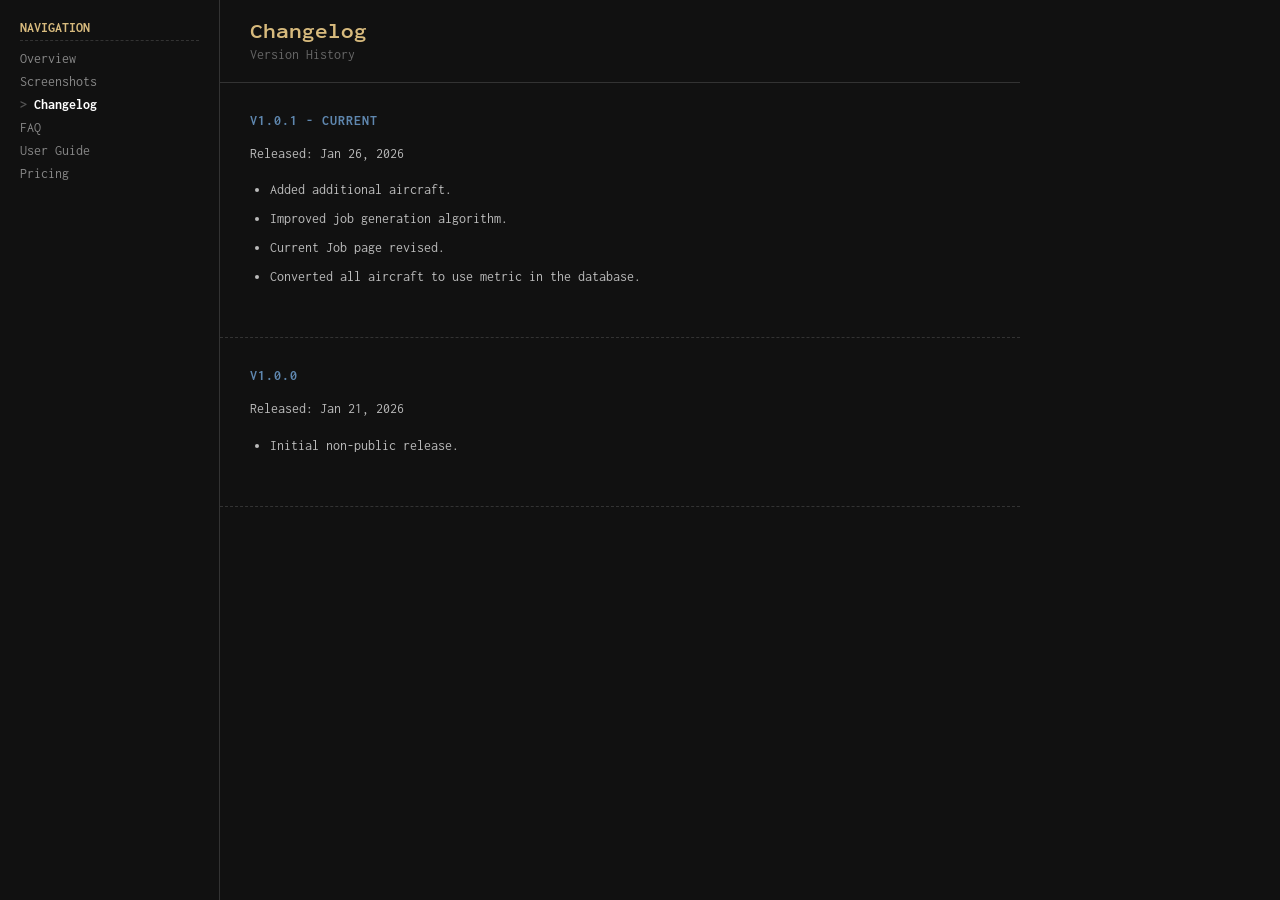
==== changelog.html @ e115f9ac "Initial commit: WhereToNext website Static site for WhereToNext MSFS 2024 career companion app. Incl" ====
<!DOCTYPE html>
<html lang="en">

<head>
    <meta charset="UTF-8">
    <meta name="viewport" content="width=device-width, initial-scale=1.0">
    <title>WhereToNext - Changelog</title>
    <link rel="stylesheet" href="css/style.css">
</head>

<body>
    <button class="mobile-nav-toggle" aria-label="Toggle navigation">
        <span class="bar"></span>
        <span class="bar"></span>
        <span class="bar"></span>
    </button>
    <div class="mobile-overlay"></div>
    <aside class="sidebar">
        <span class="sidebar-title">NAVIGATION</span>
        <ul>
            <li><a href="index.html">Overview</a></li>
            <li><a href="screenshots.html">Screenshots</a></li>
            <li class="active"><a href="changelog.html">Changelog</a></li>
            <li><a href="faq.html">FAQ</a></li>
            <li><a href="guide.html">User Guide</a></li>
            <li><a href="pricing.html">Pricing</a></li>
        </ul>
    </aside>

    <main class="main-content">
        <div class="header-block">
            <h1>Changelog</h1>
            <span style="color: #666;">Version History</span>
        </div>

        <div class="section-block">
            <span class="section-title">v1.0.1 - Current</span>
            <p>Released: Jan 26, 2026</p>
            <ul>
                <li>Added additional aircraft.</li>
                <li>Improved job generation algorithm.</li>
                <li>Current Job page revised.</li>
                <li>Converted all aircraft to use metric in the database.</li>
            </ul>
        </div>

        <div class="section-block">
            <span class="section-title">v1.0.0</span>
            <p>Released: Jan 21, 2026</p>
            <ul>
                <li>Initial non-public release.</li>
            </ul>
        </div>
    </main>

    <script>
        const toggle = document.querySelector('.mobile-nav-toggle');
        const sidebar = document.querySelector('.sidebar');
        const overlay = document.querySelector('.mobile-overlay');

        function toggleMenu() {
            toggle.classList.toggle('active');
            sidebar.classList.toggle('active');
            overlay.classList.toggle('active');
        }

        toggle.addEventListener('click', toggleMenu);
        overlay.addEventListener('click', toggleMenu);
    </script>
</body>

</html>
---- css/style.css ----
@import url('https://fonts.googleapis.com/css2?family=Inconsolata:wdth,wght@50..200,200..900&display=swap');

:root {
    --bg-color: #111111;
    --sidebar-bg: #111111;
    --text-color: #cccccc;
    --accent-gold: #d7ba7d;
    --accent-blue: #5f87af;
    --border-color: #333;
    --terminal-font: 'Inconsolata', monospace;
}

*, *::before, *::after {
    box-sizing: border-box;
}

html {
    scroll-behavior: smooth;
}

body {
    background-color: var(--bg-color);
    color: var(--text-color);
    font-family: var(--terminal-font);
    margin: 0;
    padding: 0;
    display: flex;
    min-height: 100vh;
    font-size: 14px;
}

/* SIDEBAR */
.sidebar {
    width: 220px;
    border-right: 1px solid var(--border-color);
    padding: 20px;
    flex-shrink: 0;
}

.sidebar-title {
    color: var(--accent-gold);
    font-weight: bold;
    margin-bottom: 10px;
    border-bottom: 1px dashed var(--border-color);
    padding-bottom: 5px;
    display: block;
}

.sidebar ul {
    list-style: none;
    padding: 0;
    margin: 0 0 20px 0;
}

.sidebar li {
    margin-bottom: 8px;
}

.sidebar a {
    color: #888;
    text-decoration: none;
    display: block;
}

.sidebar a:hover,
.sidebar a:focus {
    color: #fff;
    outline: none;
}

.sidebar a:focus-visible {
    outline: 1px dashed var(--accent-gold);
    outline-offset: 2px;
}

.sidebar li.active a {
    color: #fff;
    font-weight: bold;
}

.sidebar li.active a:before {
    content: "> ";
    color: #555;
}

/* MAIN CONTENT */
.main-content {
    flex-grow: 1;
    display: flex;
    flex-direction: column;
    max-width: 800px;
}

.header-block {
    padding: 20px 30px;
    border-bottom: 1px solid var(--border-color);
}

h1 {
    color: var(--accent-gold);
    font-size: 1.5em;
    margin: 0 0 5px 0;
    font-weight: bold;
    font-stretch: 125%;
}

h2 {
    color: var(--accent-gold);
    font-size: 1.25em;
    margin: 0 0 5px 0;
    font-weight: bold;
    font-stretch: 125%;
}

h3 {
    color: var(--accent-gold);
    font-size: 1.1em;
    margin: 20px 0 5px 0;
    font-weight: bold;
    font-stretch: 125%;
}

h3:first-child {
    margin-top: 0;
}

.section-block {
    padding: 30px;
    border-bottom: 1px dashed var(--border-color);
}

.section-title {
    color: var(--accent-blue);
    font-weight: bold;
    margin-bottom: 15px;
    display: block;
    text-transform: uppercase;
    letter-spacing: 1px;
}

p {
    line-height: 1.6;
    margin-top: 0;
    color: #bbb;
}

/* ELEMENTS */
.download-link {
    display: block;
    text-decoration: none;
    color: var(--text-color);
    border: 1px solid var(--border-color);
    padding: 10px 15px;
    background-color: #1a1a1a;
    margin-bottom: 10px;
}

.download-link:hover,
.download-link:focus {
    border-color: var(--accent-gold);
    color: #fff;
    outline: none;
}

.download-link:focus-visible {
    box-shadow: 0 0 0 2px var(--accent-gold);
}

.dl-title {
    color: var(--accent-gold);
    font-weight: bold;
    display: block;
}

/* SCREENSHOT GRID */
/* SCREENSHOT LIST */
.screenshot-list {
    display: flex;
    flex-direction: column;
    gap: 60px;
}

.screenshot-item {
    width: 100%;
}

.screenshot-item img {
    width: 100%;
    height: auto;
    border: 1px solid var(--border-color);
    box-shadow: 0 4px 15px rgba(0, 0, 0, 0.5);
}

.screenshot-title {
    color: var(--accent-gold);
    font-size: 1.4em;
    margin-bottom: 15px;
    border-left: 4px solid var(--accent-blue);
    padding-left: 15px;
    display: block;
}

/* FAQ DETAILS */
details {
    margin-bottom: 15px;
    border: 1px solid var(--border-color);
    padding: 10px;
}

summary {
    cursor: pointer;
    color: var(--accent-gold);
    font-weight: bold;
}

summary:focus {
    outline: none;
}

summary:focus-visible {
    outline: 1px dashed var(--accent-gold);
    outline-offset: 2px;
}

details[open] summary {
    margin-bottom: 10px;
}

details p {
    margin: 10px 0 0 0;
    font-size: 0.9em;
}

/* PRICING TABLE */
.price-table {
    width: 100%;
    border-collapse: collapse;
    margin-top: 10px;
}

.price-table th {
    text-align: left;
    color: var(--accent-blue);
    border-bottom: 1px solid var(--border-color);
    padding: 10px;
}

.price-table td {
    border-bottom: 1px dashed #222;
    padding: 10px;
    color: #999;
}

.price-tag {
    color: var(--accent-gold);
    font-weight: bold;
}

/* MOBILE MENU TOGGLE */
.mobile-nav-toggle {
    display: none;
    position: fixed;
    top: 15px;
    left: 15px;
    z-index: 1001;
    background: var(--bg-color);
    border: 1px solid var(--border-color);
    padding: 10px 14px;
    cursor: pointer;
    font-family: var(--terminal-font);
    font-size: 14px;
    color: var(--accent-gold);
}

.mobile-nav-toggle:hover,
.mobile-nav-toggle:focus {
    border-color: var(--accent-gold);
    outline: none;
}

.mobile-nav-toggle:focus-visible {
    box-shadow: 0 0 0 2px var(--accent-gold);
}

.mobile-nav-toggle .bar {
    display: block;
    width: 18px;
    height: 2px;
    background: var(--accent-gold);
    margin: 4px 0;
    transition: 0.3s;
}

.mobile-nav-toggle.active .bar:nth-child(1) {
    transform: rotate(-45deg) translate(-5px, 5px);
}

.mobile-nav-toggle.active .bar:nth-child(2) {
    opacity: 0;
}

.mobile-nav-toggle.active .bar:nth-child(3) {
    transform: rotate(45deg) translate(-5px, -5px);
}

/* MOBILE OVERLAY */
.mobile-overlay {
    display: none;
    position: fixed;
    top: 0;
    left: 0;
    width: 100%;
    height: 100%;
    background: rgba(0, 0, 0, 0.85);
    z-index: 999;
    backdrop-filter: blur(2px);
}

.mobile-overlay.active {
    display: block;
}

/* MOBILE */
@media (max-width: 768px) {
    .mobile-nav-toggle {
        display: block;
    }

    .sidebar {
        position: fixed;
        top: 0;
        left: -280px;
        width: 250px;
        height: 100%;
        z-index: 1000;
        background: var(--bg-color);
        transition: left 0.3s ease;
        padding-top: 80px;
        overflow-y: auto;
        border-right: 1px solid var(--accent-gold);
        box-shadow: 4px 0 15px rgba(0, 0, 0, 0.5);
    }

    .sidebar.active {
        left: 0;
    }

    .sidebar li {
        margin-bottom: 12px;
    }

    .sidebar a {
        padding: 8px 0;
        font-size: 16px;
    }

    .main-content {
        max-width: 100%;
        padding-top: 60px;
    }

    /* Dim content when menu is open */
    .mobile-overlay.active ~ .main-content {
        opacity: 0.3;
    }

    .header-block {
        padding: 15px 20px;
    }

    .section-block {
        padding: 20px;
    }

    h1 {
        font-size: 1.3em;
    }

    body {
        font-size: 15px;
    }

    /* Better touch targets */
    .download-link {
        padding: 15px 20px;
    }

    details {
        padding: 15px;
    }

    summary {
        padding: 5px 0;
    }

    /* Responsive tables */
    .price-table {
        font-size: 0.9em;
    }

    .price-table th,
    .price-table td {
        padding: 8px 5px;
    }

    /* Screenshot improvements */
    .screenshot-list {
        gap: 40px;
    }

    .screenshot-title {
        font-size: 1.1em;
    }

    /* Lightbox mobile */
    .lightbox-content {
        width: 95%;
    }

    .close {
        top: 10px;
        right: 20px;
        font-size: 30px;
    }

    #caption {
        font-size: 1em;
    }
}

/* CONTENT LISTS */
.main-content ul:not(.sidebar ul) {
    padding-left: 20px;
    margin: 10px 0 20px 0;
}

.main-content li {
    margin-bottom: 8px;
    line-height: 1.5;
    color: #bbb;
}

/* LIGHTBOX */
.lightbox {
    display: none;
    /* Hidden by default */
    position: fixed;
    /* Stay in place */
    z-index: 1100;
    /* Sit on top of everything */
    padding-top: 50px;
    /* Location of the box */
    left: 0;
    top: 0;
    width: 100%;
    /* Full width */
    height: 100%;
    /* Full height */
    overflow: auto;
    /* Enable scroll if needed */
    background-color: rgb(0, 0, 0);
    /* Fallback color */
    background-color: rgba(0, 0, 0, 0.9);
    /* Black w/ opacity */
    backdrop-filter: blur(5px);
}

.lightbox-content {
    margin: auto;
    display: block;
    width: 80%;
    max-width: 1200px;
    max-height: 85vh;
    object-fit: contain;
    border: 2px solid var(--accent-gold);
    box-shadow: 0 0 20px rgba(215, 186, 125, 0.2);
    animation-name: zoom;
    animation-duration: 0.3s;
    /* Crop 8px from edges to remove window border */
    clip-path: inset(4px);
}

@keyframes zoom {
    from {
        transform: scale(0)
    }

    to {
        transform: scale(1)
    }
}

#caption {
    margin: auto;
    display: block;
    width: 80%;
    max-width: 700px;
    text-align: center;
    color: #ccc;
    padding: 10px 0;
    height: 150px;
    font-size: 1.2em;
    font-weight: bold;
    color: var(--accent-gold);
}

.close {
    position: absolute;
    top: 15px;
    right: 35px;
    color: #f1f1f1;
    font-size: 40px;
    font-weight: bold;
    transition: 0.3s;
    cursor: pointer;
    z-index: 1101;
}

.close:hover,
.close:focus {
    color: var(--accent-gold);
    text-decoration: none;
    cursor: pointer;
}

/* Add cursor pointer to images to indicate clickability */
.screenshot-item img {
    cursor: pointer;
    transition: transform 0.2s;
    /* Crop 8px from edges to remove window border */
    clip-path: inset(8px);
}

.screenshot-item img:hover {
    transform: scale(1.01);
    box-shadow: 0 0 15px rgba(215, 186, 125, 0.3);
}
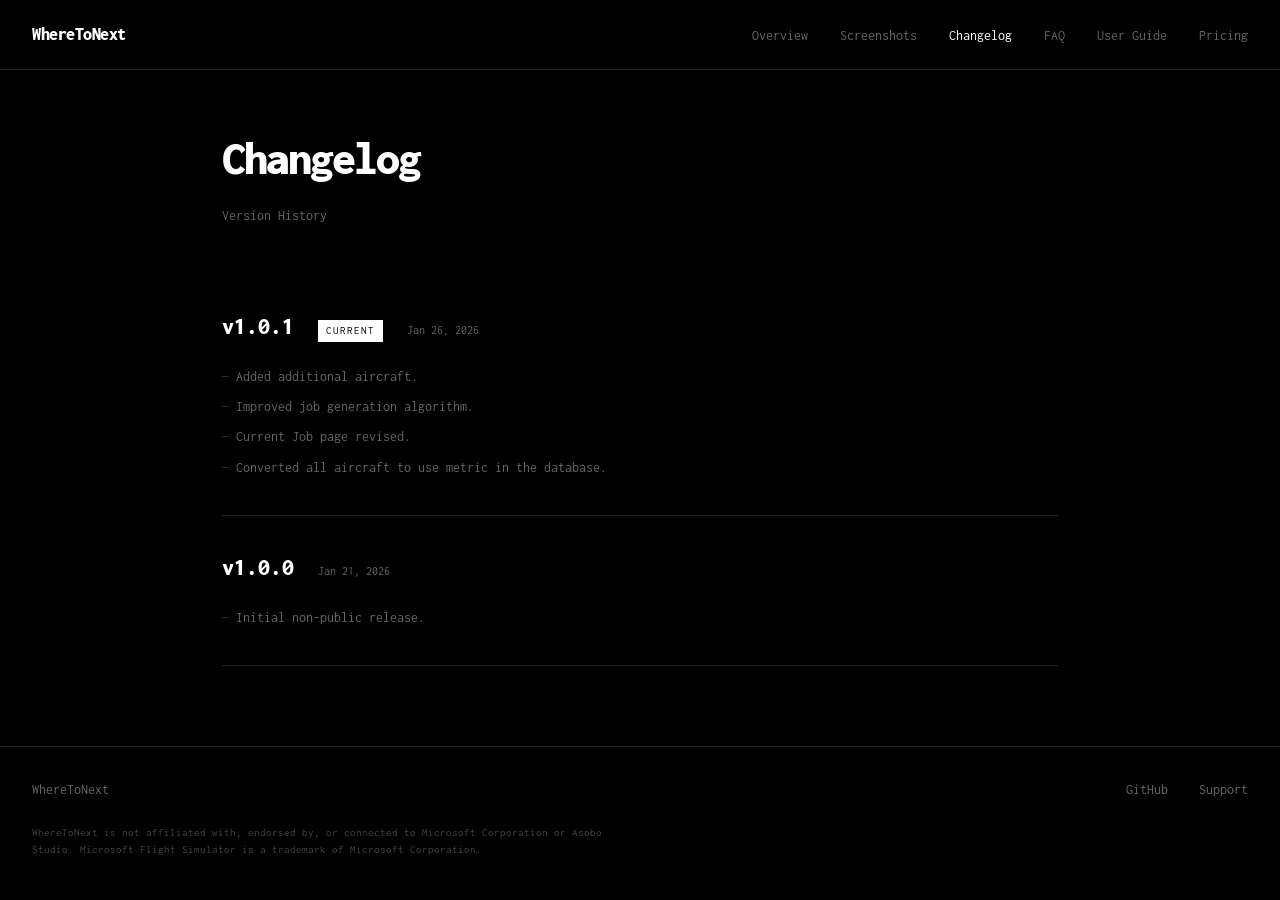
==== commit ce05ca19: "redesign" ====
--- a/changelog.html
+++ b/changelog.html
@@ -1,42 +1,38 @@
 <!DOCTYPE html>
 <html lang="en">
-
 <head>
     <meta charset="UTF-8">
     <meta name="viewport" content="width=device-width, initial-scale=1.0">
-    <title>WhereToNext - Changelog</title>
+    <title>Changelog — WhereToNext</title>
     <link rel="stylesheet" href="css/style.css">
 </head>
-
 <body>
-    <button class="mobile-nav-toggle" aria-label="Toggle navigation">
-        <span class="bar"></span>
-        <span class="bar"></span>
-        <span class="bar"></span>
-    </button>
-    <div class="mobile-overlay"></div>
-    <aside class="sidebar">
-        <span class="sidebar-title">NAVIGATION</span>
-        <ul>
+    <nav>
+        <a href="index.html" class="logo">WhereToNext</a>
+        <button class="menu-btn">Menu</button>
+        <ul class="nav-links">
             <li><a href="index.html">Overview</a></li>
             <li><a href="screenshots.html">Screenshots</a></li>
-            <li class="active"><a href="changelog.html">Changelog</a></li>
+            <li><a href="changelog.html" class="active">Changelog</a></li>
             <li><a href="faq.html">FAQ</a></li>
             <li><a href="guide.html">User Guide</a></li>
             <li><a href="pricing.html">Pricing</a></li>
         </ul>
-    </aside>
+    </nav>
 
-    <main class="main-content">
-        <div class="header-block">
+    <main>
+        <div class="page-head">
             <h1>Changelog</h1>
-            <span style="color: #666;">Version History</span>
+            <p>Version History</p>
         </div>
 
-        <div class="section-block">
-            <span class="section-title">v1.0.1 - Current</span>
-            <p>Released: Jan 26, 2026</p>
-            <ul>
+        <div class="timeline-item">
+            <div class="timeline-head">
+                <span class="timeline-ver">v1.0.1</span>
+                <span class="timeline-tag">Current</span>
+                <span class="timeline-date">Jan 26, 2026</span>
+            </div>
+            <ul class="timeline-list">
                 <li>Added additional aircraft.</li>
                 <li>Improved job generation algorithm.</li>
                 <li>Current Job page revised.</li>
@@ -44,29 +40,33 @@
             </ul>
         </div>
 
-        <div class="section-block">
-            <span class="section-title">v1.0.0</span>
-            <p>Released: Jan 21, 2026</p>
-            <ul>
+        <div class="timeline-item">
+            <div class="timeline-head">
+                <span class="timeline-ver">v1.0.0</span>
+                <span class="timeline-date">Jan 21, 2026</span>
+            </div>
+            <ul class="timeline-list">
                 <li>Initial non-public release.</li>
             </ul>
         </div>
     </main>
 
+    <footer>
+        <div class="footer-top">
+            <span>WhereToNext</span>
+            <div>
+                <a href="https://github.com/asherbythesea/WhereToNext_Release" target="_blank">GitHub</a>
+                <a href="https://buymeacoffee.com/asher_bythesea" target="_blank">Support</a>
+            </div>
+        </div>
+        <p class="disclaimer">WhereToNext is not affiliated with, endorsed by, or connected to Microsoft Corporation or Asobo Studio. Microsoft Flight Simulator is a trademark of Microsoft Corporation.</p>
+    </footer>
+
     <script>
-        const toggle = document.querySelector('.mobile-nav-toggle');
-        const sidebar = document.querySelector('.sidebar');
-        const overlay = document.querySelector('.mobile-overlay');
-
-        function toggleMenu() {
-            toggle.classList.toggle('active');
-            sidebar.classList.toggle('active');
-            overlay.classList.toggle('active');
-        }
-
-        toggle.addEventListener('click', toggleMenu);
-        overlay.addEventListener('click', toggleMenu);
+        document.querySelector('.menu-btn').addEventListener('click', function() {
+            document.querySelector('.nav-links').classList.toggle('active');
+            this.textContent = this.textContent === 'Menu' ? 'Close' : 'Menu';
+        });
     </script>
 </body>
-
-</html>+</html>
--- a/css/style.css
+++ b/css/style.css
@@ -1,537 +1,631 @@
-@import url('https://fonts.googleapis.com/css2?family=Inconsolata:wdth,wght@50..200,200..900&display=swap');
-
-:root {
-    --bg-color: #111111;
-    --sidebar-bg: #111111;
-    --text-color: #cccccc;
-    --accent-gold: #d7ba7d;
-    --accent-blue: #5f87af;
-    --border-color: #333;
-    --terminal-font: 'Inconsolata', monospace;
-}
-
-*, *::before, *::after {
+@import url('https://fonts.googleapis.com/css2?family=Inconsolata:wght@400;700;900&display=swap');
+
+* {
     box-sizing: border-box;
-}
-
-html {
-    scroll-behavior: smooth;
-}
-
-body {
-    background-color: var(--bg-color);
-    color: var(--text-color);
-    font-family: var(--terminal-font);
     margin: 0;
     padding: 0;
-    display: flex;
-    min-height: 100vh;
-    font-size: 14px;
-}
-
-/* SIDEBAR */
-.sidebar {
-    width: 220px;
-    border-right: 1px solid var(--border-color);
-    padding: 20px;
-    flex-shrink: 0;
-}
-
-.sidebar-title {
-    color: var(--accent-gold);
-    font-weight: bold;
-    margin-bottom: 10px;
-    border-bottom: 1px dashed var(--border-color);
-    padding-bottom: 5px;
-    display: block;
-}
-
-.sidebar ul {
-    list-style: none;
-    padding: 0;
-    margin: 0 0 20px 0;
-}
-
-.sidebar li {
-    margin-bottom: 8px;
-}
-
-.sidebar a {
-    color: #888;
-    text-decoration: none;
-    display: block;
-}
-
-.sidebar a:hover,
-.sidebar a:focus {
-    color: #fff;
-    outline: none;
-}
-
-.sidebar a:focus-visible {
-    outline: 1px dashed var(--accent-gold);
-    outline-offset: 2px;
-}
-
-.sidebar li.active a {
-    color: #fff;
-    font-weight: bold;
-}
-
-.sidebar li.active a:before {
-    content: "> ";
-    color: #555;
-}
-
-/* MAIN CONTENT */
-.main-content {
-    flex-grow: 1;
-    display: flex;
-    flex-direction: column;
-    max-width: 800px;
-}
-
-.header-block {
-    padding: 20px 30px;
-    border-bottom: 1px solid var(--border-color);
-}
-
-h1 {
-    color: var(--accent-gold);
-    font-size: 1.5em;
-    margin: 0 0 5px 0;
-    font-weight: bold;
-    font-stretch: 125%;
-}
-
-h2 {
-    color: var(--accent-gold);
-    font-size: 1.25em;
-    margin: 0 0 5px 0;
-    font-weight: bold;
-    font-stretch: 125%;
-}
-
-h3 {
-    color: var(--accent-gold);
-    font-size: 1.1em;
-    margin: 20px 0 5px 0;
-    font-weight: bold;
-    font-stretch: 125%;
-}
-
-h3:first-child {
-    margin-top: 0;
-}
-
-.section-block {
-    padding: 30px;
-    border-bottom: 1px dashed var(--border-color);
-}
-
-.section-title {
-    color: var(--accent-blue);
-    font-weight: bold;
-    margin-bottom: 15px;
-    display: block;
-    text-transform: uppercase;
-    letter-spacing: 1px;
-}
-
-p {
+}
+
+body {
+    font-family: 'Inconsolata', monospace;
+    background: #000;
+    color: #fff;
+    font-size: 16px;
     line-height: 1.6;
-    margin-top: 0;
-    color: #bbb;
-}
-
-/* ELEMENTS */
-.download-link {
-    display: block;
-    text-decoration: none;
-    color: var(--text-color);
-    border: 1px solid var(--border-color);
-    padding: 10px 15px;
-    background-color: #1a1a1a;
-    margin-bottom: 10px;
-}
-
-.download-link:hover,
-.download-link:focus {
-    border-color: var(--accent-gold);
-    color: #fff;
-    outline: none;
-}
-
-.download-link:focus-visible {
-    box-shadow: 0 0 0 2px var(--accent-gold);
-}
-
-.dl-title {
-    color: var(--accent-gold);
-    font-weight: bold;
-    display: block;
-}
-
-/* SCREENSHOT GRID */
-/* SCREENSHOT LIST */
-.screenshot-list {
-    display: flex;
-    flex-direction: column;
-    gap: 60px;
-}
-
-.screenshot-item {
-    width: 100%;
-}
-
-.screenshot-item img {
-    width: 100%;
-    height: auto;
-    border: 1px solid var(--border-color);
-    box-shadow: 0 4px 15px rgba(0, 0, 0, 0.5);
-}
-
-.screenshot-title {
-    color: var(--accent-gold);
-    font-size: 1.4em;
-    margin-bottom: 15px;
-    border-left: 4px solid var(--accent-blue);
-    padding-left: 15px;
-    display: block;
-}
-
-/* FAQ DETAILS */
-details {
-    margin-bottom: 15px;
-    border: 1px solid var(--border-color);
-    padding: 10px;
-}
-
-summary {
-    cursor: pointer;
-    color: var(--accent-gold);
-    font-weight: bold;
-}
-
-summary:focus {
-    outline: none;
-}
-
-summary:focus-visible {
-    outline: 1px dashed var(--accent-gold);
-    outline-offset: 2px;
-}
-
-details[open] summary {
-    margin-bottom: 10px;
-}
-
-details p {
-    margin: 10px 0 0 0;
-    font-size: 0.9em;
-}
-
-/* PRICING TABLE */
-.price-table {
-    width: 100%;
-    border-collapse: collapse;
-    margin-top: 10px;
-}
-
-.price-table th {
-    text-align: left;
-    color: var(--accent-blue);
-    border-bottom: 1px solid var(--border-color);
-    padding: 10px;
-}
-
-.price-table td {
-    border-bottom: 1px dashed #222;
-    padding: 10px;
-    color: #999;
-}
-
-.price-tag {
-    color: var(--accent-gold);
-    font-weight: bold;
-}
-
-/* MOBILE MENU TOGGLE */
-.mobile-nav-toggle {
-    display: none;
-    position: fixed;
-    top: 15px;
-    left: 15px;
-    z-index: 1001;
-    background: var(--bg-color);
-    border: 1px solid var(--border-color);
-    padding: 10px 14px;
-    cursor: pointer;
-    font-family: var(--terminal-font);
-    font-size: 14px;
-    color: var(--accent-gold);
-}
-
-.mobile-nav-toggle:hover,
-.mobile-nav-toggle:focus {
-    border-color: var(--accent-gold);
-    outline: none;
-}
-
-.mobile-nav-toggle:focus-visible {
-    box-shadow: 0 0 0 2px var(--accent-gold);
-}
-
-.mobile-nav-toggle .bar {
-    display: block;
-    width: 18px;
-    height: 2px;
-    background: var(--accent-gold);
-    margin: 4px 0;
-    transition: 0.3s;
-}
-
-.mobile-nav-toggle.active .bar:nth-child(1) {
-    transform: rotate(-45deg) translate(-5px, 5px);
-}
-
-.mobile-nav-toggle.active .bar:nth-child(2) {
-    opacity: 0;
-}
-
-.mobile-nav-toggle.active .bar:nth-child(3) {
-    transform: rotate(45deg) translate(-5px, -5px);
-}
-
-/* MOBILE OVERLAY */
-.mobile-overlay {
-    display: none;
+}
+
+a {
+    color: inherit;
+}
+
+::selection {
+    background: #fff;
+    color: #000;
+}
+
+/* Nav */
+nav {
     position: fixed;
     top: 0;
     left: 0;
+    right: 0;
+    z-index: 100;
+    display: flex;
+    justify-content: space-between;
+    align-items: center;
+    padding: 20px 32px;
+    background: #000;
+    border-bottom: 1px solid #222;
+}
+
+.logo {
+    font-weight: 900;
+    font-size: 18px;
+    text-decoration: none;
+    letter-spacing: -0.5px;
+}
+
+.nav-links {
+    display: flex;
+    gap: 32px;
+    list-style: none;
+}
+
+.nav-links a {
+    text-decoration: none;
+    color: #666;
+    font-size: 14px;
+    transition: color 0.1s;
+}
+
+.nav-links a:hover,
+.nav-links a.active {
+    color: #fff;
+}
+
+.menu-btn {
+    display: none;
+    background: none;
+    border: none;
+    color: #fff;
+    font-family: inherit;
+    font-size: 14px;
+    cursor: pointer;
+}
+
+/* Layout */
+main {
+    max-width: 900px;
+    margin: 0 auto;
+    padding: 120px 32px 80px;
+}
+
+/* Hero */
+.hero {
+    padding: 140px 32px 100px;
+    max-width: 900px;
+    margin: 0 auto;
+}
+
+.hero-label {
+    color: #666;
+    font-size: 12px;
+    text-transform: uppercase;
+    letter-spacing: 2px;
+    margin-bottom: 24px;
+}
+
+.hero h1 {
+    font-size: clamp(48px, 10vw, 96px);
+    font-weight: 900;
+    line-height: 0.95;
+    letter-spacing: -3px;
+    margin-bottom: 32px;
+}
+
+.hero-sub {
+    font-size: 18px;
+    color: #888;
+    max-width: 500px;
+    margin-bottom: 48px;
+}
+
+.hero-links {
+    display: flex;
+    gap: 32px;
+    flex-wrap: wrap;
+}
+
+.hero-links a {
+    font-size: 14px;
+    text-decoration: none;
+    border-bottom: 1px solid #fff;
+    padding-bottom: 2px;
+    transition: border-color 0.1s;
+}
+
+.hero-links a:hover {
+    border-color: #666;
+}
+
+/* Section */
+.section {
+    margin-bottom: 80px;
+}
+
+.section-label {
+    color: #666;
+    font-size: 11px;
+    text-transform: uppercase;
+    letter-spacing: 2px;
+    margin-bottom: 32px;
+    display: block;
+}
+
+h2 {
+    font-size: 32px;
+    font-weight: 900;
+    letter-spacing: -1px;
+    margin-bottom: 24px;
+}
+
+p {
+    color: #999;
+    max-width: 600px;
+}
+
+/* Grid */
+.grid {
+    display: grid;
+    grid-template-columns: repeat(2, 1fr);
+    gap: 1px;
+    background: #222;
+    border: 1px solid #222;
+}
+
+.grid-item {
+    background: #000;
+    padding: 32px;
+}
+
+.grid-item h3 {
+    font-size: 14px;
+    font-weight: 700;
+    margin-bottom: 12px;
+    text-transform: uppercase;
+    letter-spacing: 1px;
+}
+
+.grid-item p {
+    font-size: 14px;
+    color: #666;
+    line-height: 1.5;
+}
+
+/* Gallery */
+.gallery {
+    display: grid;
+    grid-template-columns: repeat(2, 1fr);
+    gap: 1px;
+    background: #222;
+    border: 1px solid #222;
+}
+
+.gallery-item {
+    position: relative;
+    cursor: pointer;
+    overflow: hidden;
+    background: #000;
+}
+
+.gallery-item img {
     width: 100%;
-    height: 100%;
-    background: rgba(0, 0, 0, 0.85);
-    z-index: 999;
-    backdrop-filter: blur(2px);
-}
-
-.mobile-overlay.active {
     display: block;
-}
-
-/* MOBILE */
-@media (max-width: 768px) {
-    .mobile-nav-toggle {
-        display: block;
-    }
-
-    .sidebar {
-        position: fixed;
-        top: 0;
-        left: -280px;
-        width: 250px;
-        height: 100%;
-        z-index: 1000;
-        background: var(--bg-color);
-        transition: left 0.3s ease;
-        padding-top: 80px;
-        overflow-y: auto;
-        border-right: 1px solid var(--accent-gold);
-        box-shadow: 4px 0 15px rgba(0, 0, 0, 0.5);
-    }
-
-    .sidebar.active {
-        left: 0;
-    }
-
-    .sidebar li {
-        margin-bottom: 12px;
-    }
-
-    .sidebar a {
-        padding: 8px 0;
-        font-size: 16px;
-    }
-
-    .main-content {
-        max-width: 100%;
-        padding-top: 60px;
-    }
-
-    /* Dim content when menu is open */
-    .mobile-overlay.active ~ .main-content {
-        opacity: 0.3;
-    }
-
-    .header-block {
-        padding: 15px 20px;
-    }
-
-    .section-block {
-        padding: 20px;
-    }
-
-    h1 {
-        font-size: 1.3em;
-    }
-
-    body {
-        font-size: 15px;
-    }
-
-    /* Better touch targets */
-    .download-link {
-        padding: 15px 20px;
-    }
-
-    details {
-        padding: 15px;
-    }
-
-    summary {
-        padding: 5px 0;
-    }
-
-    /* Responsive tables */
-    .price-table {
-        font-size: 0.9em;
-    }
-
-    .price-table th,
-    .price-table td {
-        padding: 8px 5px;
-    }
-
-    /* Screenshot improvements */
-    .screenshot-list {
-        gap: 40px;
-    }
-
-    .screenshot-title {
-        font-size: 1.1em;
-    }
-
-    /* Lightbox mobile */
-    .lightbox-content {
-        width: 95%;
-    }
-
-    .close {
-        top: 10px;
-        right: 20px;
-        font-size: 30px;
-    }
-
-    #caption {
-        font-size: 1em;
-    }
-}
-
-/* CONTENT LISTS */
-.main-content ul:not(.sidebar ul) {
-    padding-left: 20px;
-    margin: 10px 0 20px 0;
-}
-
-.main-content li {
-    margin-bottom: 8px;
-    line-height: 1.5;
-    color: #bbb;
-}
-
-/* LIGHTBOX */
+    transition: opacity 0.2s;
+}
+
+.gallery-item:hover img {
+    opacity: 0.7;
+}
+
+.gallery-item span {
+    position: absolute;
+    bottom: 16px;
+    left: 16px;
+    font-size: 12px;
+    text-transform: uppercase;
+    letter-spacing: 1px;
+}
+
+/* Lightbox */
 .lightbox {
     display: none;
-    /* Hidden by default */
     position: fixed;
-    /* Stay in place */
-    z-index: 1100;
-    /* Sit on top of everything */
-    padding-top: 50px;
-    /* Location of the box */
-    left: 0;
-    top: 0;
+    inset: 0;
+    background: #000;
+    z-index: 200;
+    align-items: center;
+    justify-content: center;
+}
+
+.lightbox.active {
+    display: flex;
+}
+
+.lightbox img {
+    max-width: 90%;
+    max-height: 90vh;
+}
+
+.lightbox-close {
+    position: absolute;
+    top: 24px;
+    right: 32px;
+    background: none;
+    border: none;
+    color: #fff;
+    font-family: inherit;
+    font-size: 14px;
+    cursor: pointer;
+}
+
+/* Timeline */
+.timeline-item {
+    padding: 32px 0;
+    border-bottom: 1px solid #222;
+}
+
+.timeline-item:first-child {
+    border-top: 1px solid #222;
+}
+
+.timeline-head {
+    display: flex;
+    gap: 24px;
+    align-items: baseline;
+    margin-bottom: 16px;
+}
+
+.timeline-ver {
+    font-size: 24px;
+    font-weight: 900;
+}
+
+.timeline-date {
+    font-size: 12px;
+    color: #666;
+}
+
+.timeline-tag {
+    font-size: 11px;
+    color: #000;
+    background: #fff;
+    padding: 2px 8px;
+    text-transform: uppercase;
+    letter-spacing: 1px;
+}
+
+.timeline-list {
+    list-style: none;
+    color: #666;
+    font-size: 14px;
+}
+
+.timeline-list li {
+    padding: 4px 0;
+}
+
+.timeline-list li::before {
+    content: "— ";
+    color: #333;
+}
+
+/* FAQ */
+.faq-item {
+    border-bottom: 1px solid #222;
+}
+
+.faq-item:first-child {
+    border-top: 1px solid #222;
+}
+
+.faq-q {
     width: 100%;
-    /* Full width */
-    height: 100%;
-    /* Full height */
-    overflow: auto;
-    /* Enable scroll if needed */
-    background-color: rgb(0, 0, 0);
-    /* Fallback color */
-    background-color: rgba(0, 0, 0, 0.9);
-    /* Black w/ opacity */
-    backdrop-filter: blur(5px);
-}
-
-.lightbox-content {
-    margin: auto;
-    display: block;
-    width: 80%;
-    max-width: 1200px;
-    max-height: 85vh;
-    object-fit: contain;
-    border: 2px solid var(--accent-gold);
-    box-shadow: 0 0 20px rgba(215, 186, 125, 0.2);
-    animation-name: zoom;
-    animation-duration: 0.3s;
-    /* Crop 8px from edges to remove window border */
-    clip-path: inset(4px);
-}
-
-@keyframes zoom {
-    from {
-        transform: scale(0)
-    }
-
-    to {
-        transform: scale(1)
-    }
-}
-
-#caption {
-    margin: auto;
-    display: block;
-    width: 80%;
-    max-width: 700px;
+    background: none;
+    border: none;
+    text-align: left;
+    padding: 24px 0;
+    font-family: inherit;
+    font-size: 16px;
+    color: #fff;
+    cursor: pointer;
+    display: flex;
+    justify-content: space-between;
+    align-items: center;
+}
+
+.faq-q:hover {
+    color: #888;
+}
+
+.faq-q span {
+    font-size: 20px;
+    transition: transform 0.2s;
+}
+
+.faq-item.open .faq-q span {
+    transform: rotate(45deg);
+}
+
+.faq-a {
+    max-height: 0;
+    overflow: hidden;
+    transition: max-height 0.3s;
+}
+
+.faq-item.open .faq-a {
+    max-height: 200px;
+}
+
+.faq-a p {
+    padding-bottom: 24px;
+    font-size: 14px;
+}
+
+.faq-a code {
+    color: #fff;
+    background: #111;
+    padding: 2px 6px;
+}
+
+/* Steps */
+.steps {
+    border-top: 1px solid #222;
+}
+
+.step {
+    display: grid;
+    grid-template-columns: 48px 1fr;
+    gap: 24px;
+    padding: 32px 0;
+    border-bottom: 1px solid #222;
+}
+
+.step-num {
+    font-size: 32px;
+    font-weight: 900;
+    color: #333;
+}
+
+.step h3 {
+    font-size: 16px;
+    font-weight: 700;
+    margin-bottom: 8px;
+}
+
+.step p {
+    font-size: 14px;
+    color: #666;
+}
+
+.step code {
+    color: #fff;
+    background: #111;
+    padding: 2px 6px;
+}
+
+/* Pricing */
+.price-block {
+    border: 1px solid #222;
+    padding: 48px;
+    max-width: 400px;
+}
+
+.price-amount {
+    font-size: 64px;
+    font-weight: 900;
+    letter-spacing: -2px;
+}
+
+.price-note {
+    color: #666;
+    font-size: 14px;
+    margin-bottom: 32px;
+}
+
+.price-list {
+    list-style: none;
+    margin-bottom: 32px;
+}
+
+.price-list li {
+    padding: 8px 0;
+    border-bottom: 1px solid #111;
+    font-size: 14px;
+    color: #888;
+}
+
+.price-list li::before {
+    content: "✓ ";
+    color: #fff;
+}
+
+/* Buttons */
+.btn {
+    display: inline-block;
+    padding: 12px 24px;
+    background: #fff;
+    color: #000;
+    text-decoration: none;
+    font-family: inherit;
+    font-size: 14px;
+    font-weight: 700;
+    border: none;
+    cursor: pointer;
+    transition: background 0.1s;
+}
+
+.btn:hover {
+    background: #ccc;
+}
+
+.btn-ghost {
+    background: transparent;
+    color: #fff;
+    border: 1px solid #333;
+}
+
+.btn-ghost:hover {
+    background: #111;
+}
+
+/* CTA */
+.cta {
+    border: 1px solid #222;
+    padding: 48px;
     text-align: center;
-    color: #ccc;
-    padding: 10px 0;
-    height: 150px;
-    font-size: 1.2em;
-    font-weight: bold;
-    color: var(--accent-gold);
-}
-
-.close {
-    position: absolute;
-    top: 15px;
-    right: 35px;
-    color: #f1f1f1;
-    font-size: 40px;
-    font-weight: bold;
-    transition: 0.3s;
-    cursor: pointer;
-    z-index: 1101;
-}
-
-.close:hover,
-.close:focus {
-    color: var(--accent-gold);
+}
+
+.cta h2 {
+    margin-bottom: 16px;
+}
+
+.cta p {
+    margin: 0 auto 32px;
+    text-align: center;
+}
+
+.cta-meta {
+    margin-top: 24px;
+    font-size: 12px;
+    color: #444;
+}
+
+.cta-meta span {
+    margin: 0 16px;
+}
+
+/* Support */
+.support-block {
+    border: 1px solid #222;
+    padding: 32px;
+    margin-top: 32px;
+    max-width: 400px;
+}
+
+.support-block h3 {
+    font-size: 14px;
+    font-weight: 700;
+    margin-bottom: 12px;
+}
+
+.support-block p {
+    font-size: 14px;
+    margin-bottom: 20px;
+}
+
+/* Footer */
+footer {
+    border-top: 1px solid #222;
+    padding: 32px;
+    font-size: 14px;
+    color: #666;
+}
+
+.footer-top {
+    display: flex;
+    justify-content: space-between;
+    align-items: center;
+    margin-bottom: 24px;
+}
+
+footer a {
+    color: #666;
     text-decoration: none;
-    cursor: pointer;
-}
-
-/* Add cursor pointer to images to indicate clickability */
-.screenshot-item img {
-    cursor: pointer;
-    transition: transform 0.2s;
-    /* Crop 8px from edges to remove window border */
-    clip-path: inset(8px);
-}
-
-.screenshot-item img:hover {
-    transform: scale(1.01);
-    box-shadow: 0 0 15px rgba(215, 186, 125, 0.3);
-}+    margin-left: 24px;
+}
+
+footer a:hover {
+    color: #fff;
+}
+
+.disclaimer {
+    font-size: 11px;
+    color: #444;
+    line-height: 1.5;
+    max-width: 600px;
+}
+
+/* Page title */
+.page-head {
+    margin-bottom: 48px;
+}
+
+.page-head h1 {
+    font-size: 48px;
+    font-weight: 900;
+    letter-spacing: -2px;
+}
+
+.page-head p {
+    font-size: 14px;
+    color: #666;
+    margin-top: 8px;
+}
+
+/* Mobile */
+@media (max-width: 640px) {
+    nav {
+        padding: 16px 20px;
+    }
+
+    .nav-links {
+        display: none;
+        position: fixed;
+        top: 57px;
+        left: 0;
+        right: 0;
+        bottom: 0;
+        background: #000;
+        flex-direction: column;
+        padding: 32px 20px;
+        gap: 24px;
+        border-top: 1px solid #222;
+    }
+
+    .nav-links.active {
+        display: flex;
+    }
+
+    .nav-links a {
+        font-size: 18px;
+    }
+
+    .menu-btn {
+        display: block;
+    }
+
+    .hero {
+        padding: 100px 20px 60px;
+    }
+
+    .hero h1 {
+        font-size: 48px;
+        letter-spacing: -2px;
+    }
+
+    main {
+        padding: 80px 20px 60px;
+    }
+
+    .grid {
+        grid-template-columns: 1fr;
+    }
+
+    .gallery {
+        grid-template-columns: 1fr;
+    }
+
+    .step {
+        grid-template-columns: 32px 1fr;
+        gap: 16px;
+    }
+
+    .step-num {
+        font-size: 24px;
+    }
+
+    .footer-top {
+        flex-direction: column;
+        gap: 16px;
+        text-align: center;
+    }
+
+    footer a {
+        margin: 0 12px;
+    }
+
+    .disclaimer {
+        text-align: center;
+    }
+}
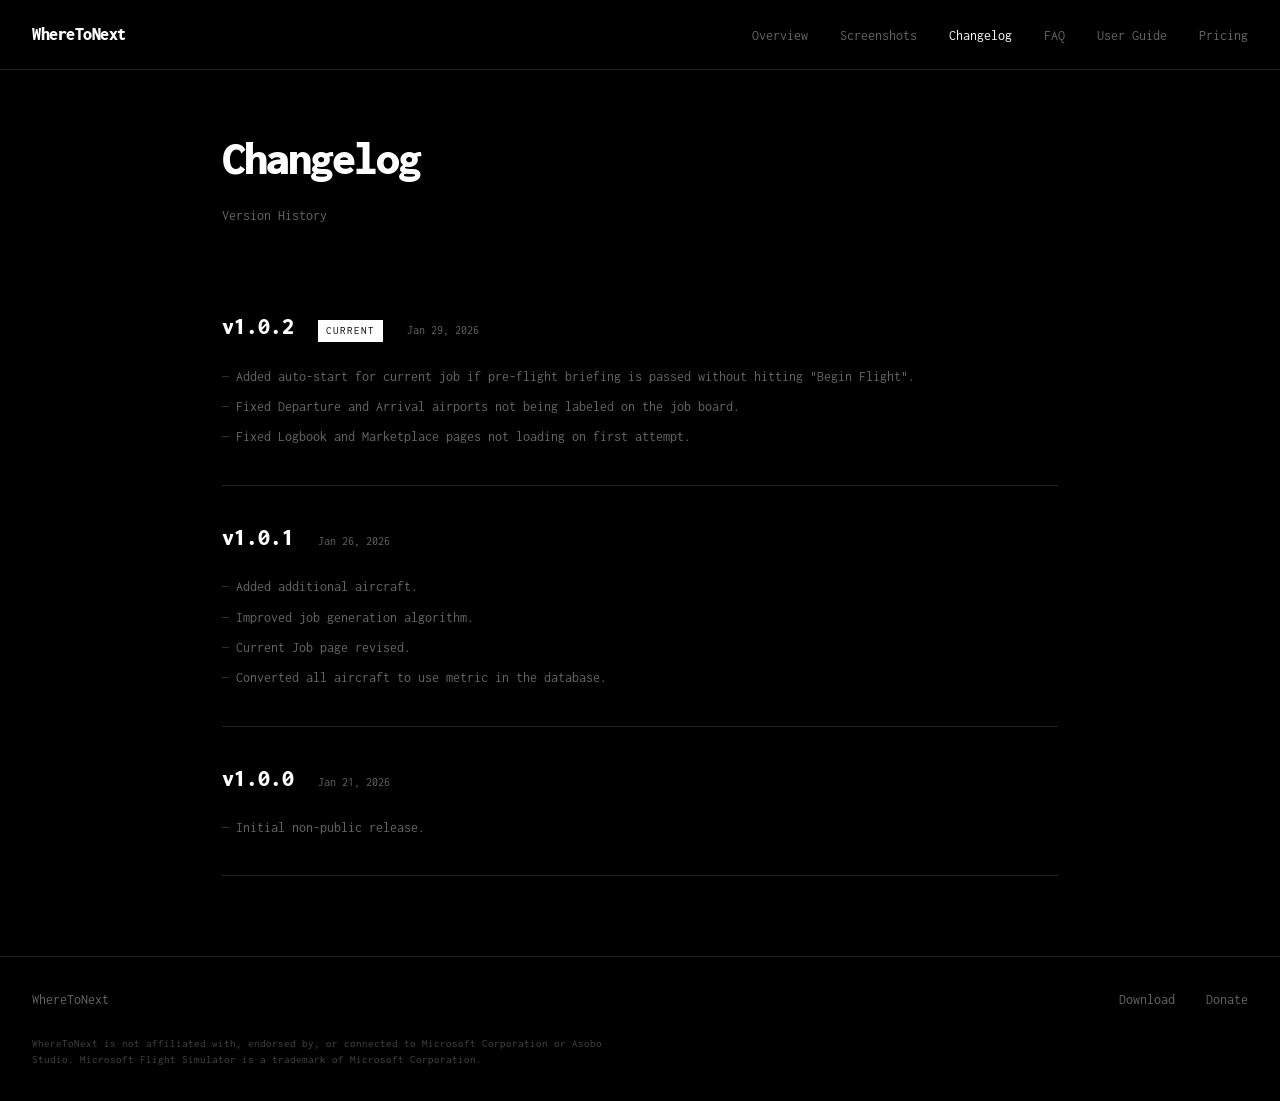
==== commit 75c5d37a: "Update to v1.0.2 and improve site - Add v1.0.2 changelog entry - Update direct download link to v1.0" ====
--- a/changelog.html
+++ b/changelog.html
@@ -28,8 +28,20 @@
 
         <div class="timeline-item">
             <div class="timeline-head">
+                <span class="timeline-ver">v1.0.2</span>
+                <span class="timeline-tag">Current</span>
+                <span class="timeline-date">Jan 29, 2026</span>
+            </div>
+            <ul class="timeline-list">
+                <li>Added auto-start for current job if pre-flight briefing is passed without hitting "Begin Flight".</li>
+                <li>Fixed Departure and Arrival airports not being labeled on the job board.</li>
+                <li>Fixed Logbook and Marketplace pages not loading on first attempt.</li>
+            </ul>
+        </div>
+
+        <div class="timeline-item">
+            <div class="timeline-head">
                 <span class="timeline-ver">v1.0.1</span>
-                <span class="timeline-tag">Current</span>
                 <span class="timeline-date">Jan 26, 2026</span>
             </div>
             <ul class="timeline-list">
@@ -55,8 +67,8 @@
         <div class="footer-top">
             <span>WhereToNext</span>
             <div>
-                <a href="https://github.com/asherbythesea/WhereToNext_Release" target="_blank">GitHub</a>
-                <a href="https://buymeacoffee.com/asher_bythesea" target="_blank">Support</a>
+                <a href="https://github.com/asherbythesea/WhereToNext_Release/releases/latest" target="_blank">Download</a>
+                <a href="https://buymeacoffee.com/asher_bythesea" target="_blank">Donate</a>
             </div>
         </div>
         <p class="disclaimer">WhereToNext is not affiliated with, endorsed by, or connected to Microsoft Corporation or Asobo Studio. Microsoft Flight Simulator is a trademark of Microsoft Corporation.</p>
--- a/css/style.css
+++ b/css/style.css
@@ -134,8 +134,8 @@
 }
 
 .section-label {
-    color: #666;
-    font-size: 11px;
+    color: #444;
+    font-size: 13px;
     text-transform: uppercase;
     letter-spacing: 2px;
     margin-bottom: 32px;
@@ -222,7 +222,8 @@
     display: none;
     position: fixed;
     inset: 0;
-    background: #000;
+    background: rgba(0, 0, 0, 0.95);
+    backdrop-filter: blur(8px);
     z-index: 200;
     align-items: center;
     justify-content: center;
@@ -232,21 +233,127 @@
     display: flex;
 }
 
+.lightbox-content {
+    display: flex;
+    align-items: flex-start;
+    gap: 24px;
+    max-width: 95vw;
+    animation: fadeIn 0.3s ease;
+}
+
+@keyframes fadeIn {
+    from { opacity: 0; transform: translateY(10px); }
+    to { opacity: 1; transform: translateY(0); }
+}
+
+.lightbox-description {
+    position: relative;
+    max-width: 220px;
+    padding-top: 60px;
+    animation: slideIn 0.4s ease 0.1s both;
+}
+
+@keyframes slideIn {
+    from { opacity: 0; transform: translateX(-20px); }
+    to { opacity: 1; transform: translateX(0); }
+}
+
+.lightbox-description h3 {
+    font-size: 14px;
+    font-weight: 700;
+    text-transform: uppercase;
+    letter-spacing: 2px;
+    margin-bottom: 12px;
+    color: #fff;
+}
+
+.lightbox-description p {
+    font-size: 14px;
+    color: #888;
+    line-height: 1.6;
+}
+
+.lightbox-arrow {
+    position: absolute;
+    top: 100%;
+    left: 0;
+    width: 120px;
+    height: 60px;
+    color: #444;
+    margin-top: 16px;
+    animation: drawArrow 0.6s ease 0.3s both;
+}
+
+@keyframes drawArrow {
+    from {
+        opacity: 0;
+        stroke-dashoffset: 100;
+    }
+    to {
+        opacity: 1;
+        stroke-dashoffset: 0;
+    }
+}
+
+.lightbox-image-wrap {
+    position: relative;
+    animation: zoomIn 0.3s ease;
+}
+
+@keyframes zoomIn {
+    from { opacity: 0; transform: scale(0.95); }
+    to { opacity: 1; transform: scale(1); }
+}
+
+.lightbox-image-wrap::before {
+    content: '';
+    position: absolute;
+    inset: -4px;
+    border: 2px dashed #333;
+    pointer-events: none;
+}
+
 .lightbox img {
-    max-width: 90%;
-    max-height: 90vh;
-}
-
-.lightbox-close {
+    max-width: 70vw;
+    max-height: 80vh;
+    display: block;
+}
+
+.lightbox-nav {
     position: absolute;
     top: 24px;
-    right: 32px;
+    left: 50%;
+    transform: translateX(-50%);
+    display: flex;
+    gap: 16px;
+}
+
+.lightbox-nav button {
     background: none;
-    border: none;
-    color: #fff;
+    border: 1px solid #333;
+    color: #888;
     font-family: inherit;
-    font-size: 14px;
+    font-size: 12px;
+    text-transform: uppercase;
+    letter-spacing: 1px;
+    padding: 8px 16px;
     cursor: pointer;
+    transition: all 0.2s;
+}
+
+.lightbox-nav button:hover {
+    border-color: #fff;
+    color: #fff;
+}
+
+.lightbox-counter {
+    position: absolute;
+    bottom: 24px;
+    left: 50%;
+    transform: translateX(-50%);
+    font-size: 12px;
+    color: #666;
+    letter-spacing: 2px;
 }
 
 /* Timeline */
@@ -628,4 +735,42 @@
     .disclaimer {
         text-align: center;
     }
-}
+
+    .lightbox-content {
+        flex-direction: column;
+        align-items: center;
+        gap: 16px;
+    }
+
+    .lightbox-description {
+        max-width: 90vw;
+        padding-top: 0;
+        text-align: center;
+        order: 2;
+    }
+
+    .lightbox-arrow {
+        display: none;
+    }
+
+    .lightbox img {
+        max-width: 90vw;
+        max-height: 50vh;
+    }
+
+    .lightbox-nav {
+        top: 16px;
+        gap: 8px;
+        width: 90%;
+        justify-content: center;
+    }
+
+    .lightbox-nav button {
+        padding: 6px 12px;
+        font-size: 11px;
+    }
+
+    .lightbox-counter {
+        bottom: 16px;
+    }
+}
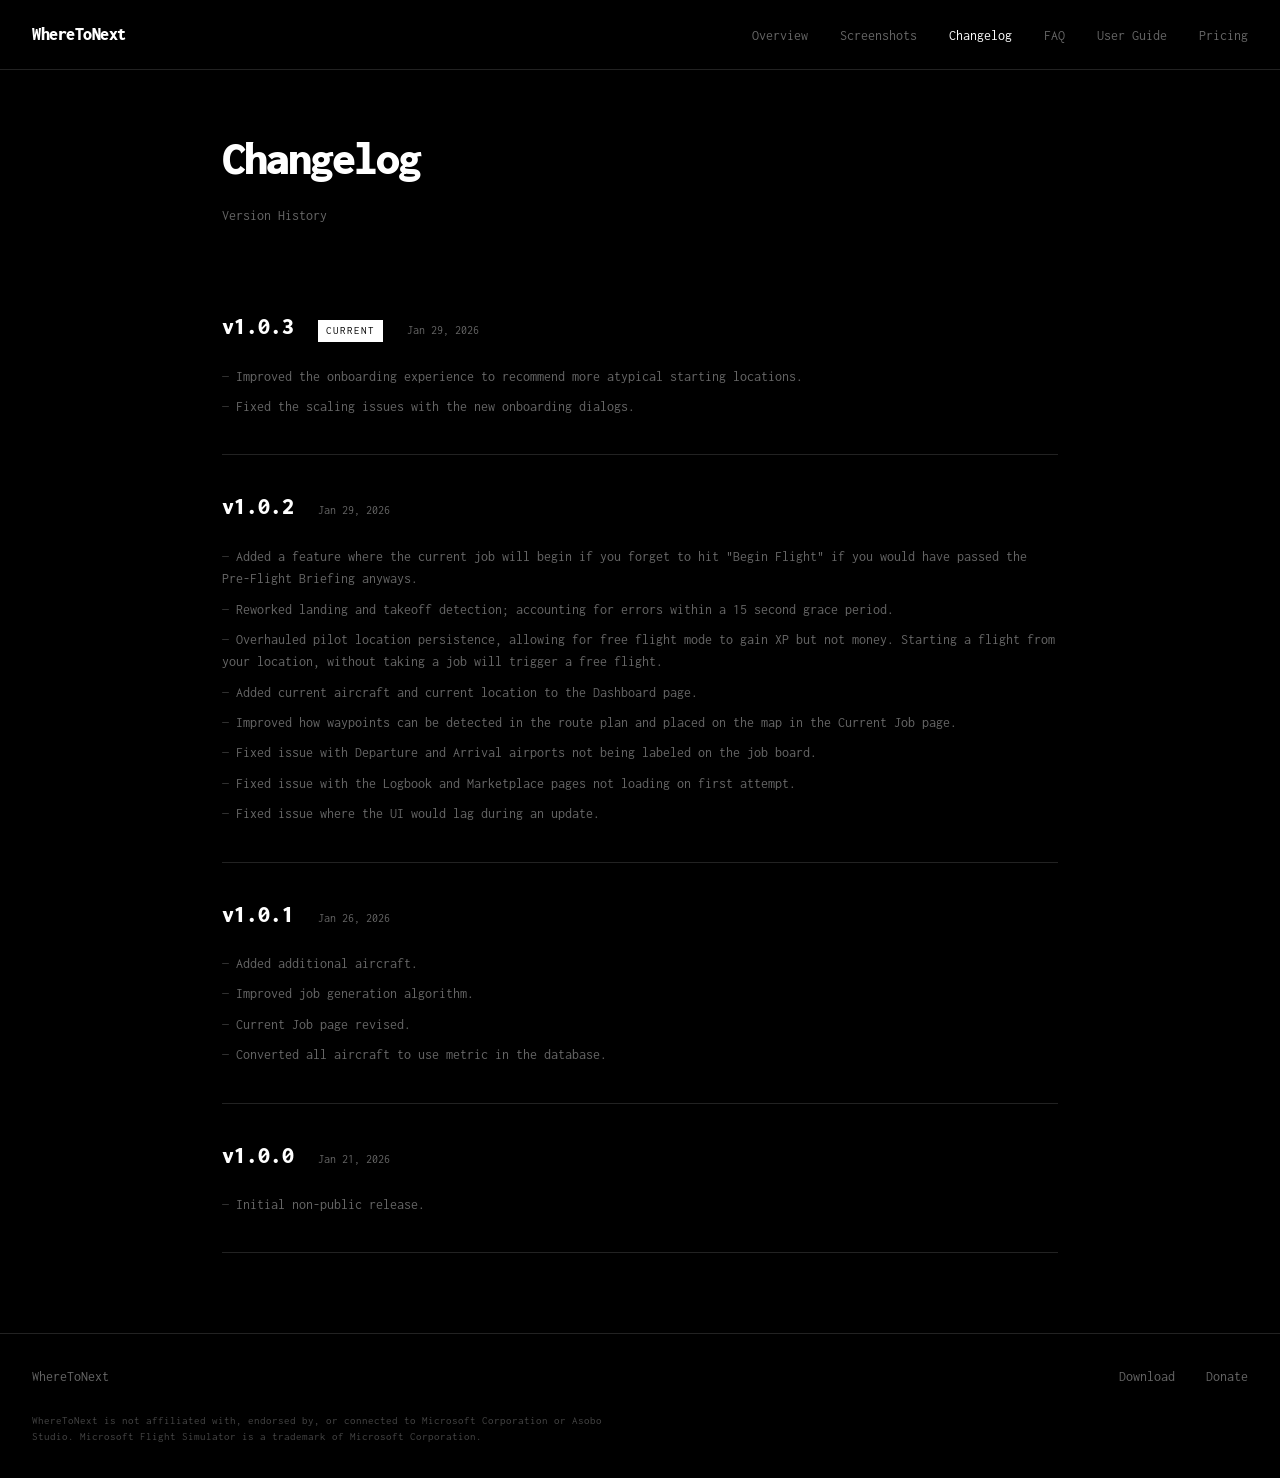
==== commit 08efab68: "Update changelog with v1.0.3 and expanded v1.0.2 notes" ====
--- a/changelog.html
+++ b/changelog.html
@@ -1,11 +1,13 @@
 <!DOCTYPE html>
 <html lang="en">
+
 <head>
     <meta charset="UTF-8">
     <meta name="viewport" content="width=device-width, initial-scale=1.0">
     <title>Changelog — WhereToNext</title>
     <link rel="stylesheet" href="css/style.css">
 </head>
+
 <body>
     <nav>
         <a href="index.html" class="logo">WhereToNext</a>
@@ -28,14 +30,33 @@
 
         <div class="timeline-item">
             <div class="timeline-head">
-                <span class="timeline-ver">v1.0.2</span>
+                <span class="timeline-ver">v1.0.3</span>
                 <span class="timeline-tag">Current</span>
                 <span class="timeline-date">Jan 29, 2026</span>
             </div>
             <ul class="timeline-list">
-                <li>Added auto-start for current job if pre-flight briefing is passed without hitting "Begin Flight".</li>
-                <li>Fixed Departure and Arrival airports not being labeled on the job board.</li>
-                <li>Fixed Logbook and Marketplace pages not loading on first attempt.</li>
+                <li>Improved the onboarding experience to recommend more atypical starting locations.</li>
+                <li>Fixed the scaling issues with the new onboarding dialogs.</li>
+            </ul>
+        </div>
+
+        <div class="timeline-item">
+            <div class="timeline-head">
+                <span class="timeline-ver">v1.0.2</span>
+                <span class="timeline-date">Jan 29, 2026</span>
+            </div>
+            <ul class="timeline-list">
+                <li>Added a feature where the current job will begin if you forget to hit "Begin Flight" if you would
+                    have passed the Pre-Flight Briefing anyways.</li>
+                <li>Reworked landing and takeoff detection; accounting for errors within a 15 second grace period.</li>
+                <li>Overhauled pilot location persistence, allowing for free flight mode to gain XP but not money.
+                    Starting a flight from your location, without taking a job will trigger a free flight.</li>
+                <li>Added current aircraft and current location to the Dashboard page.</li>
+                <li>Improved how waypoints can be detected in the route plan and placed on the map in the Current Job
+                    page.</li>
+                <li>Fixed issue with Departure and Arrival airports not being labeled on the job board.</li>
+                <li>Fixed issue with the Logbook and Marketplace pages not loading on first attempt.</li>
+                <li>Fixed issue where the UI would lag during an update.</li>
             </ul>
         </div>
 
@@ -67,18 +88,21 @@
         <div class="footer-top">
             <span>WhereToNext</span>
             <div>
-                <a href="https://github.com/asherbythesea/WhereToNext_Release/releases/latest" target="_blank">Download</a>
+                <a href="https://github.com/asherbythesea/WhereToNext_Release/releases/latest"
+                    target="_blank">Download</a>
                 <a href="https://buymeacoffee.com/asher_bythesea" target="_blank">Donate</a>
             </div>
         </div>
-        <p class="disclaimer">WhereToNext is not affiliated with, endorsed by, or connected to Microsoft Corporation or Asobo Studio. Microsoft Flight Simulator is a trademark of Microsoft Corporation.</p>
+        <p class="disclaimer">WhereToNext is not affiliated with, endorsed by, or connected to Microsoft Corporation or
+            Asobo Studio. Microsoft Flight Simulator is a trademark of Microsoft Corporation.</p>
     </footer>
 
     <script>
-        document.querySelector('.menu-btn').addEventListener('click', function() {
+        document.querySelector('.menu-btn').addEventListener('click', function () {
             document.querySelector('.nav-links').classList.toggle('active');
             this.textContent = this.textContent === 'Menu' ? 'Close' : 'Menu';
         });
     </script>
 </body>
-</html>
+
+</html>
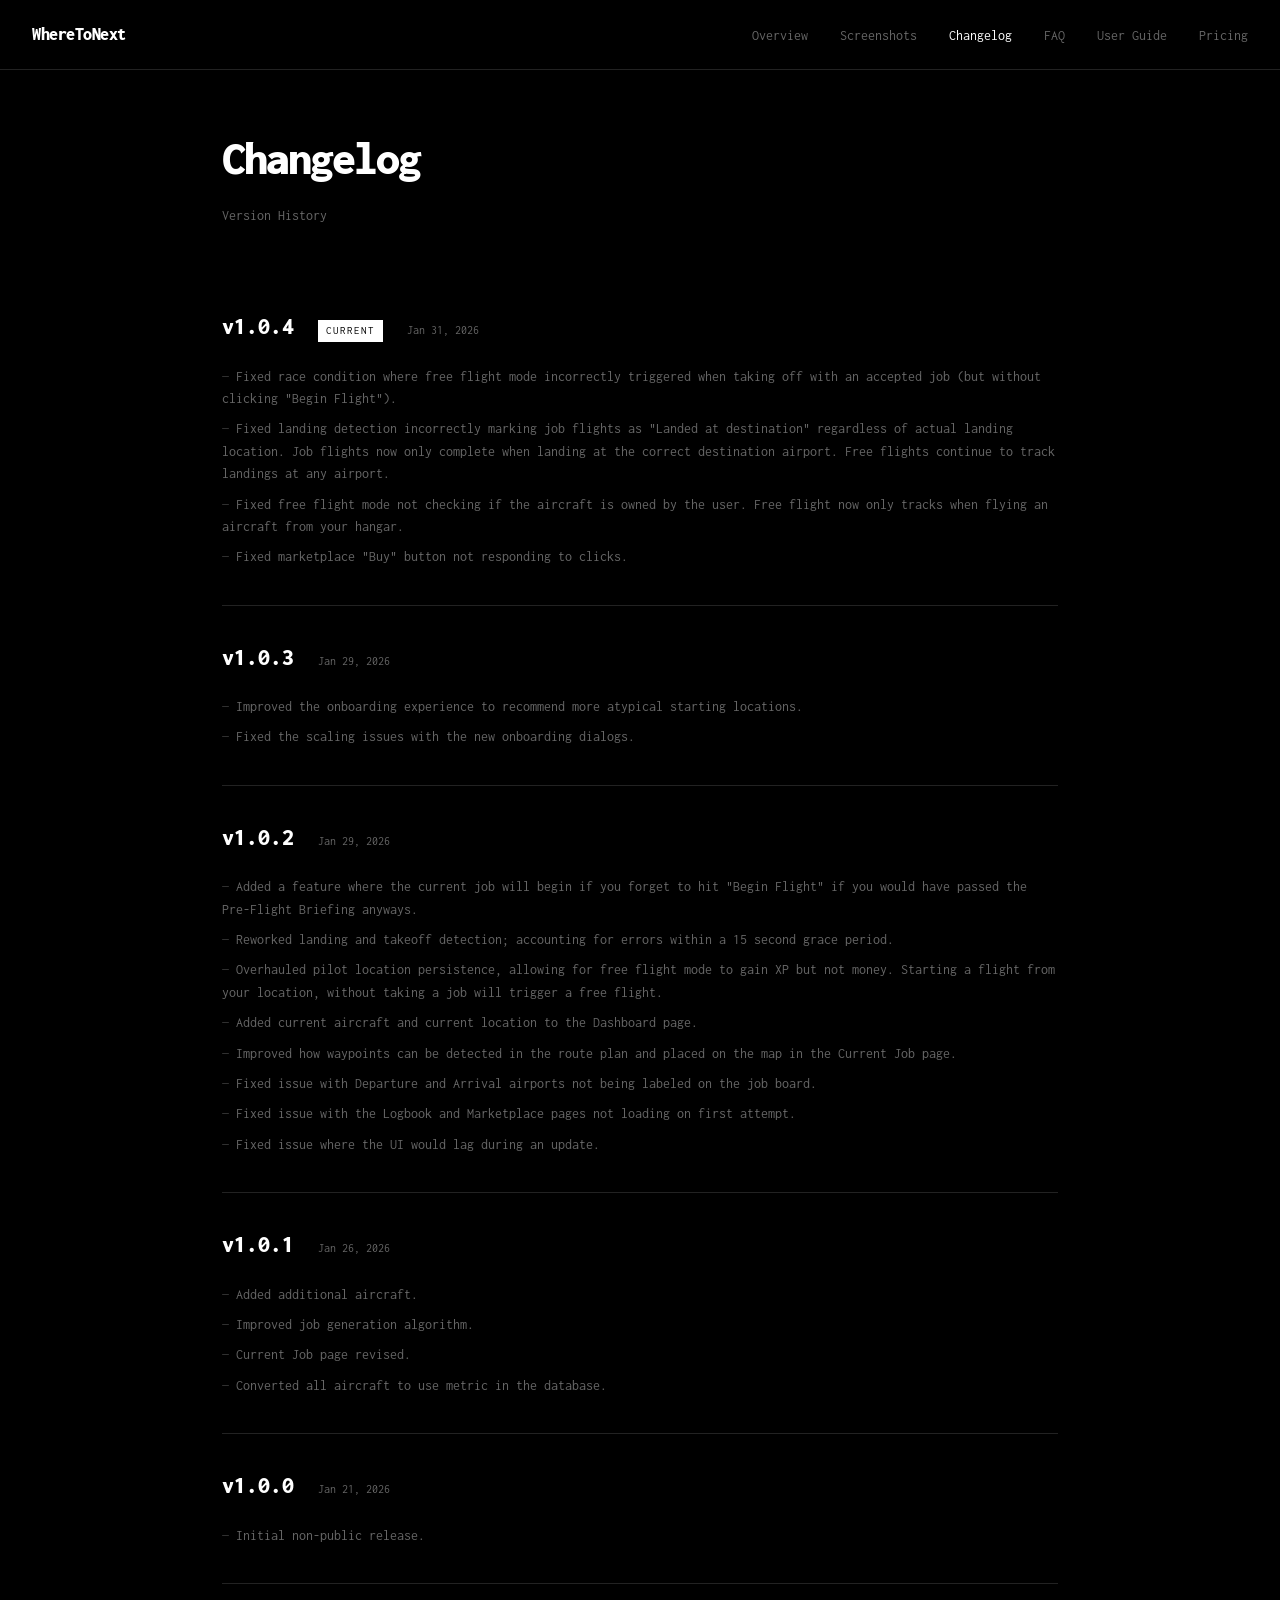
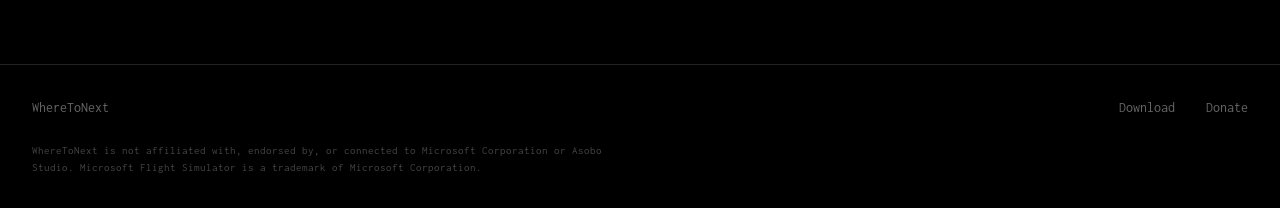
==== commit 5f7b6366: "1.0.4" ====
--- a/changelog.html
+++ b/changelog.html
@@ -30,8 +30,25 @@
 
         <div class="timeline-item">
             <div class="timeline-head">
+                <span class="timeline-ver">v1.0.4</span>
+                <span class="timeline-tag">Current</span>
+                <span class="timeline-date">Jan 31, 2026</span>
+            </div>
+            <ul class="timeline-list">
+                <li>Fixed race condition where free flight mode incorrectly triggered when taking off with an accepted
+                    job (but without clicking "Begin Flight").</li>
+                <li>Fixed landing detection incorrectly marking job flights as "Landed at destination" regardless of
+                    actual landing location. Job flights now only complete when landing at the correct destination
+                    airport. Free flights continue to track landings at any airport.</li>
+                <li>Fixed free flight mode not checking if the aircraft is owned by the user. Free flight now only
+                    tracks when flying an aircraft from your hangar.</li>
+                <li>Fixed marketplace "Buy" button not responding to clicks.</li>
+            </ul>
+        </div>
+
+        <div class="timeline-item">
+            <div class="timeline-head">
                 <span class="timeline-ver">v1.0.3</span>
-                <span class="timeline-tag">Current</span>
                 <span class="timeline-date">Jan 29, 2026</span>
             </div>
             <ul class="timeline-list">
--- a/css/style.css
+++ b/css/style.css
@@ -451,8 +451,9 @@
 }
 
 .faq-item.open .faq-a {
-    max-height: 200px;
-}
+    max-height: 100vh; /* Safe upper limit that won't cut off text */
+}
+
 
 .faq-a p {
     padding-bottom: 24px;
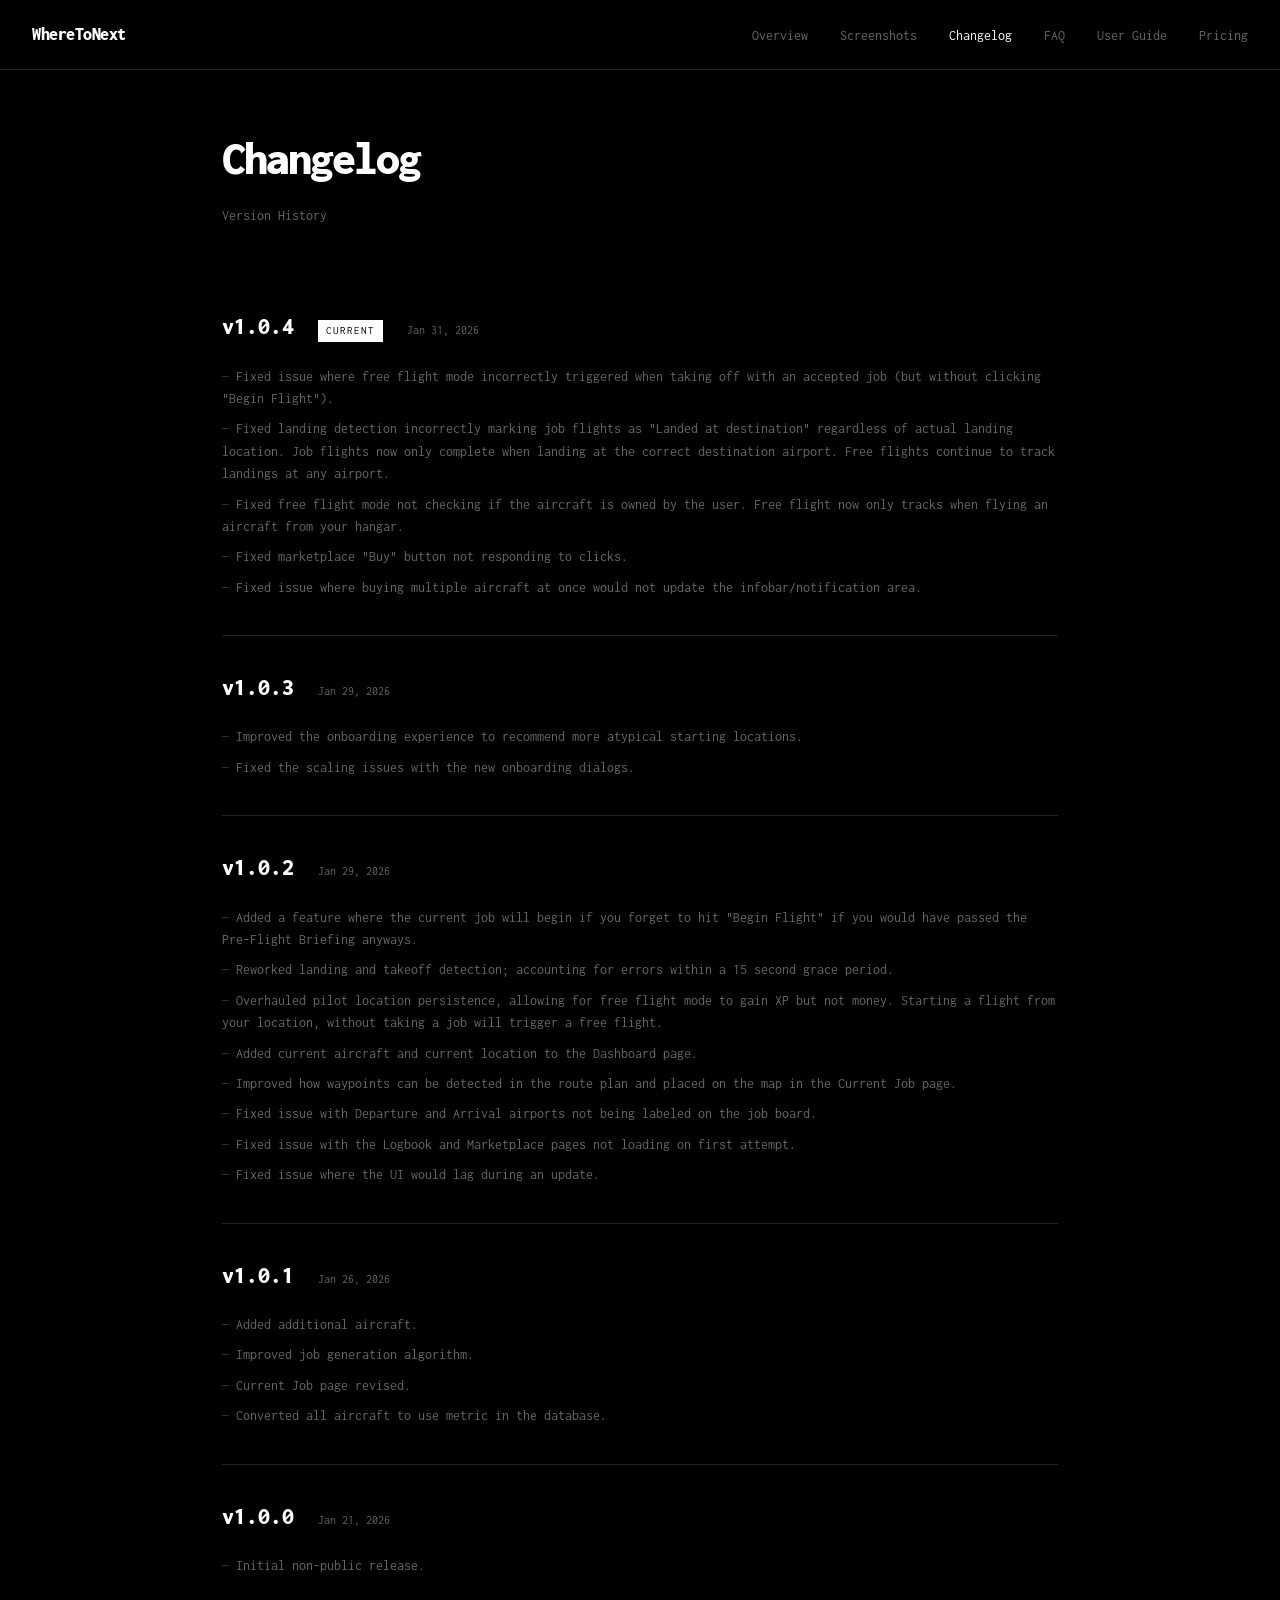
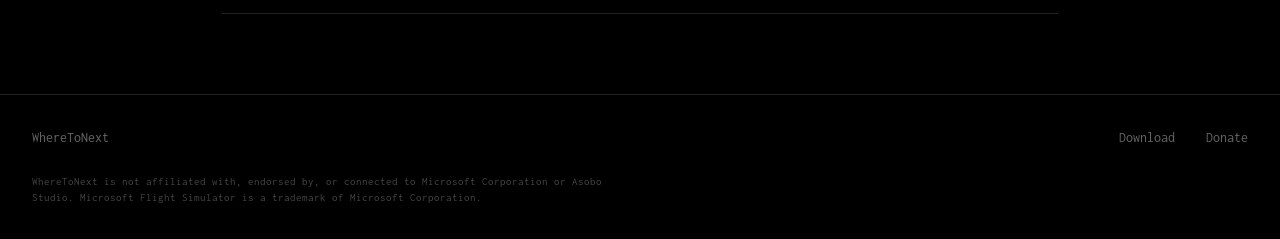
==== commit 68db7c4a: "Fix: Address infobar update issue when buying multiple aircraft and refine free flight trigger descr" ====
--- a/changelog.html
+++ b/changelog.html
@@ -35,7 +35,7 @@
                 <span class="timeline-date">Jan 31, 2026</span>
             </div>
             <ul class="timeline-list">
-                <li>Fixed race condition where free flight mode incorrectly triggered when taking off with an accepted
+                <li>Fixed issue where free flight mode incorrectly triggered when taking off with an accepted
                     job (but without clicking "Begin Flight").</li>
                 <li>Fixed landing detection incorrectly marking job flights as "Landed at destination" regardless of
                     actual landing location. Job flights now only complete when landing at the correct destination
@@ -43,6 +43,8 @@
                 <li>Fixed free flight mode not checking if the aircraft is owned by the user. Free flight now only
                     tracks when flying an aircraft from your hangar.</li>
                 <li>Fixed marketplace "Buy" button not responding to clicks.</li>
+                <li>Fixed issue where buying multiple aircraft at once would not update the infobar/notification area.
+                </li>
             </ul>
         </div>
 
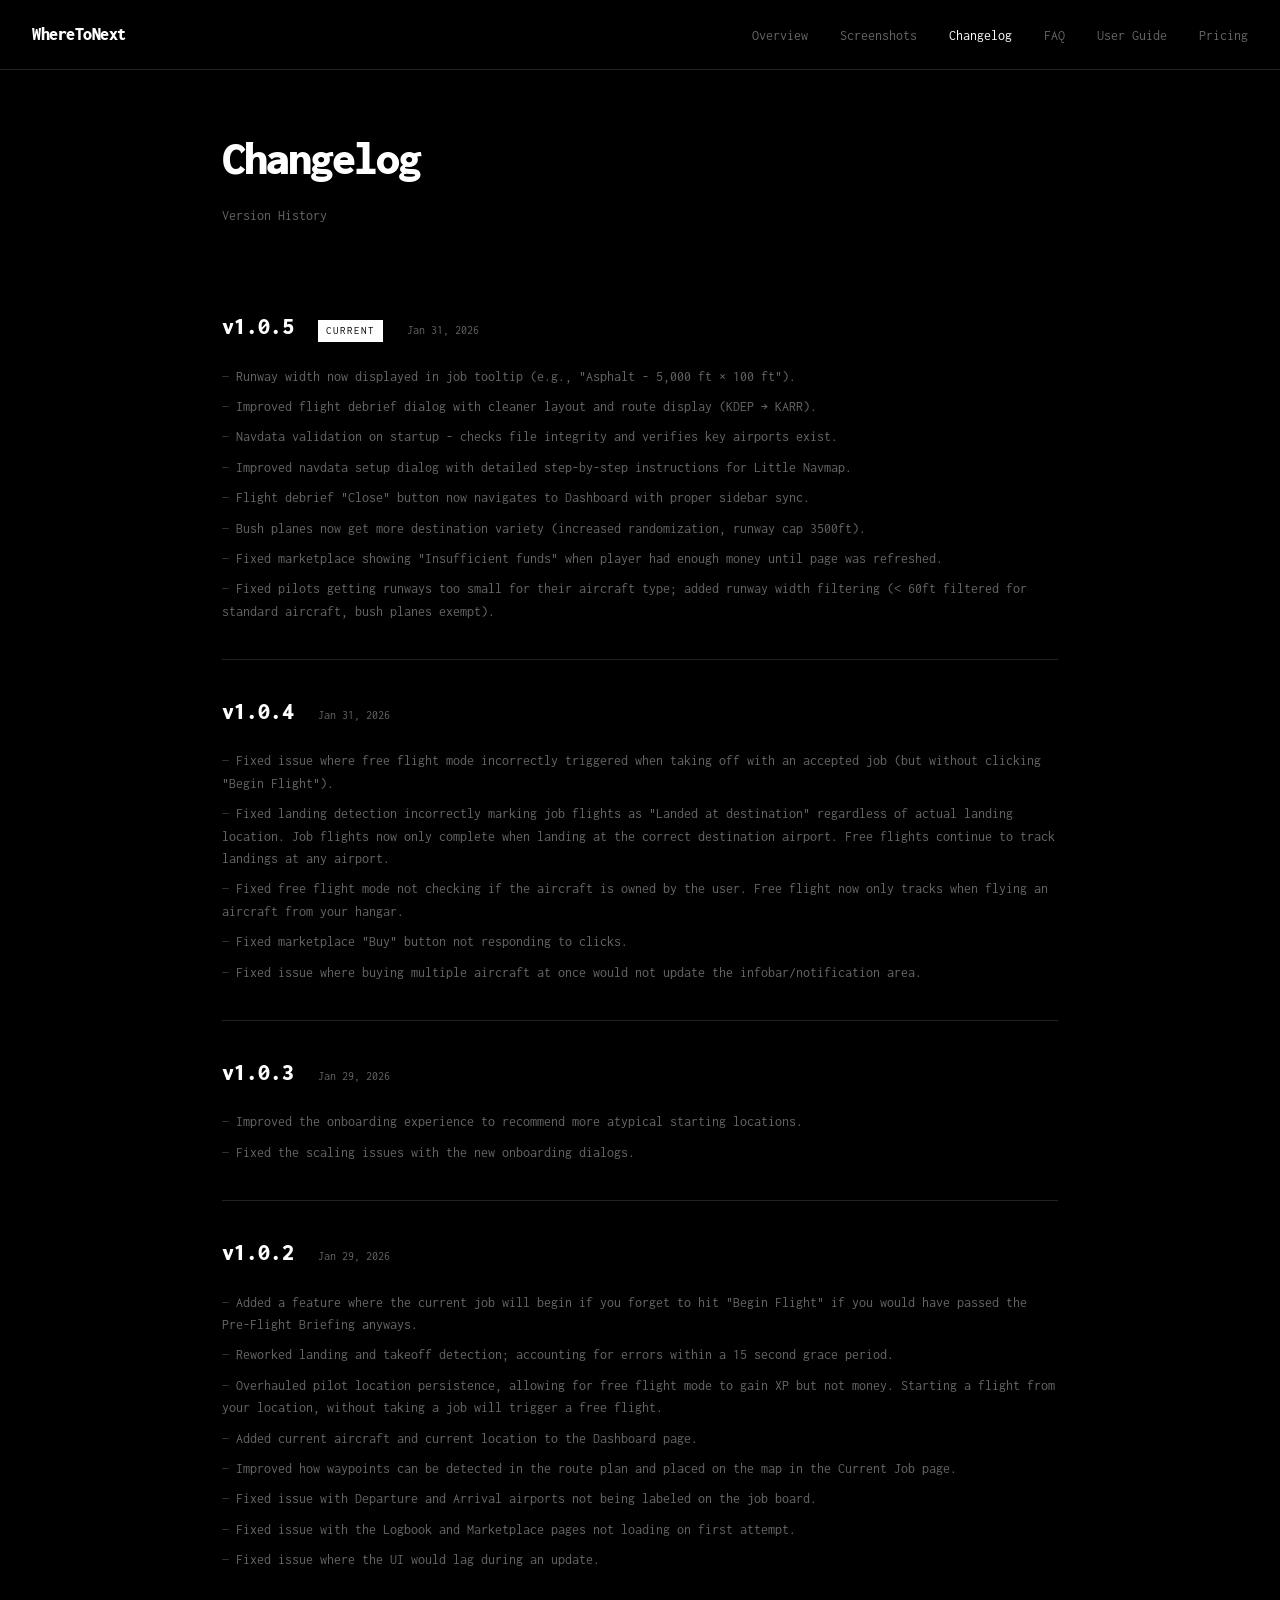
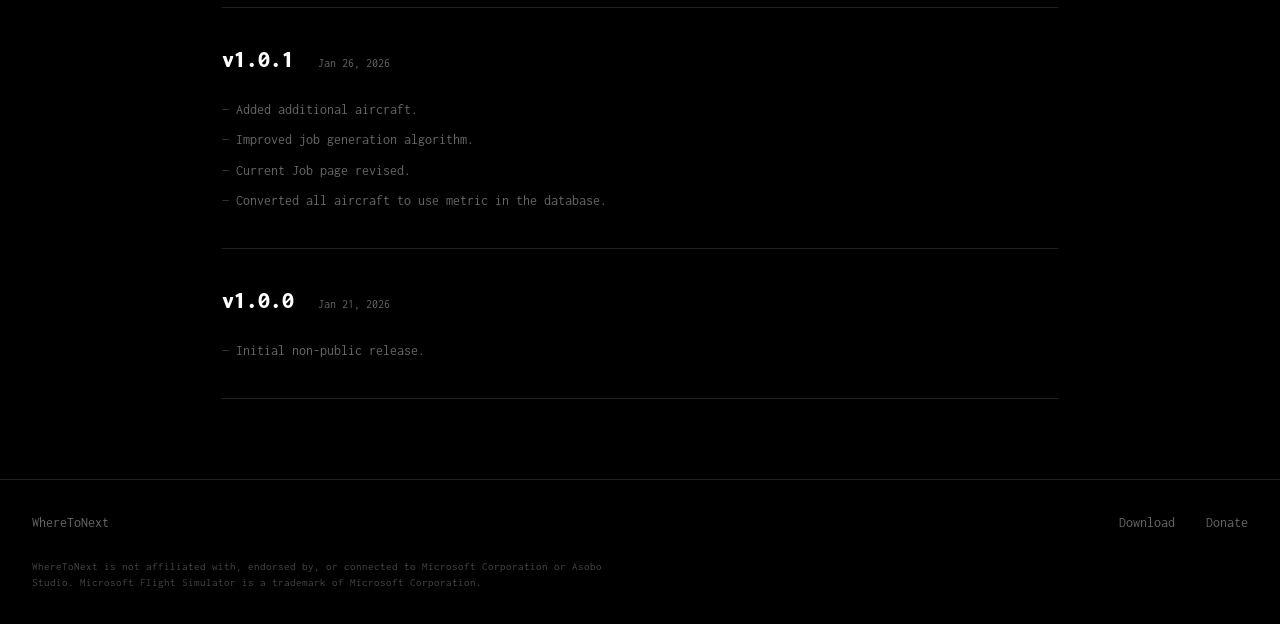
==== commit 4ee61554: "feat: Update changelog for v1.0.5 with new features and fixes, and update the download link." ====
--- a/changelog.html
+++ b/changelog.html
@@ -30,8 +30,27 @@
 
         <div class="timeline-item">
             <div class="timeline-head">
+                <span class="timeline-ver">v1.0.5</span>
+                <span class="timeline-tag">Current</span>
+                <span class="timeline-date">Jan 31, 2026</span>
+            </div>
+            <ul class="timeline-list">
+                <li>Runway width now displayed in job tooltip (e.g., "Asphalt - 5,000 ft × 100 ft").</li>
+                <li>Improved flight debrief dialog with cleaner layout and route display (KDEP → KARR).</li>
+                <li>Navdata validation on startup - checks file integrity and verifies key airports exist.</li>
+                <li>Improved navdata setup dialog with detailed step-by-step instructions for Little Navmap.</li>
+                <li>Flight debrief "Close" button now navigates to Dashboard with proper sidebar sync.</li>
+                <li>Bush planes now get more destination variety (increased randomization, runway cap 3500ft).</li>
+                <li>Fixed marketplace showing "Insufficient funds" when player had enough money until page was
+                    refreshed.</li>
+                <li>Fixed pilots getting runways too small for their aircraft type; added runway width filtering (&lt;
+                    60ft filtered for standard aircraft, bush planes exempt).</li>
+            </ul>
+        </div>
+
+        <div class="timeline-item">
+            <div class="timeline-head">
                 <span class="timeline-ver">v1.0.4</span>
-                <span class="timeline-tag">Current</span>
                 <span class="timeline-date">Jan 31, 2026</span>
             </div>
             <ul class="timeline-list">
